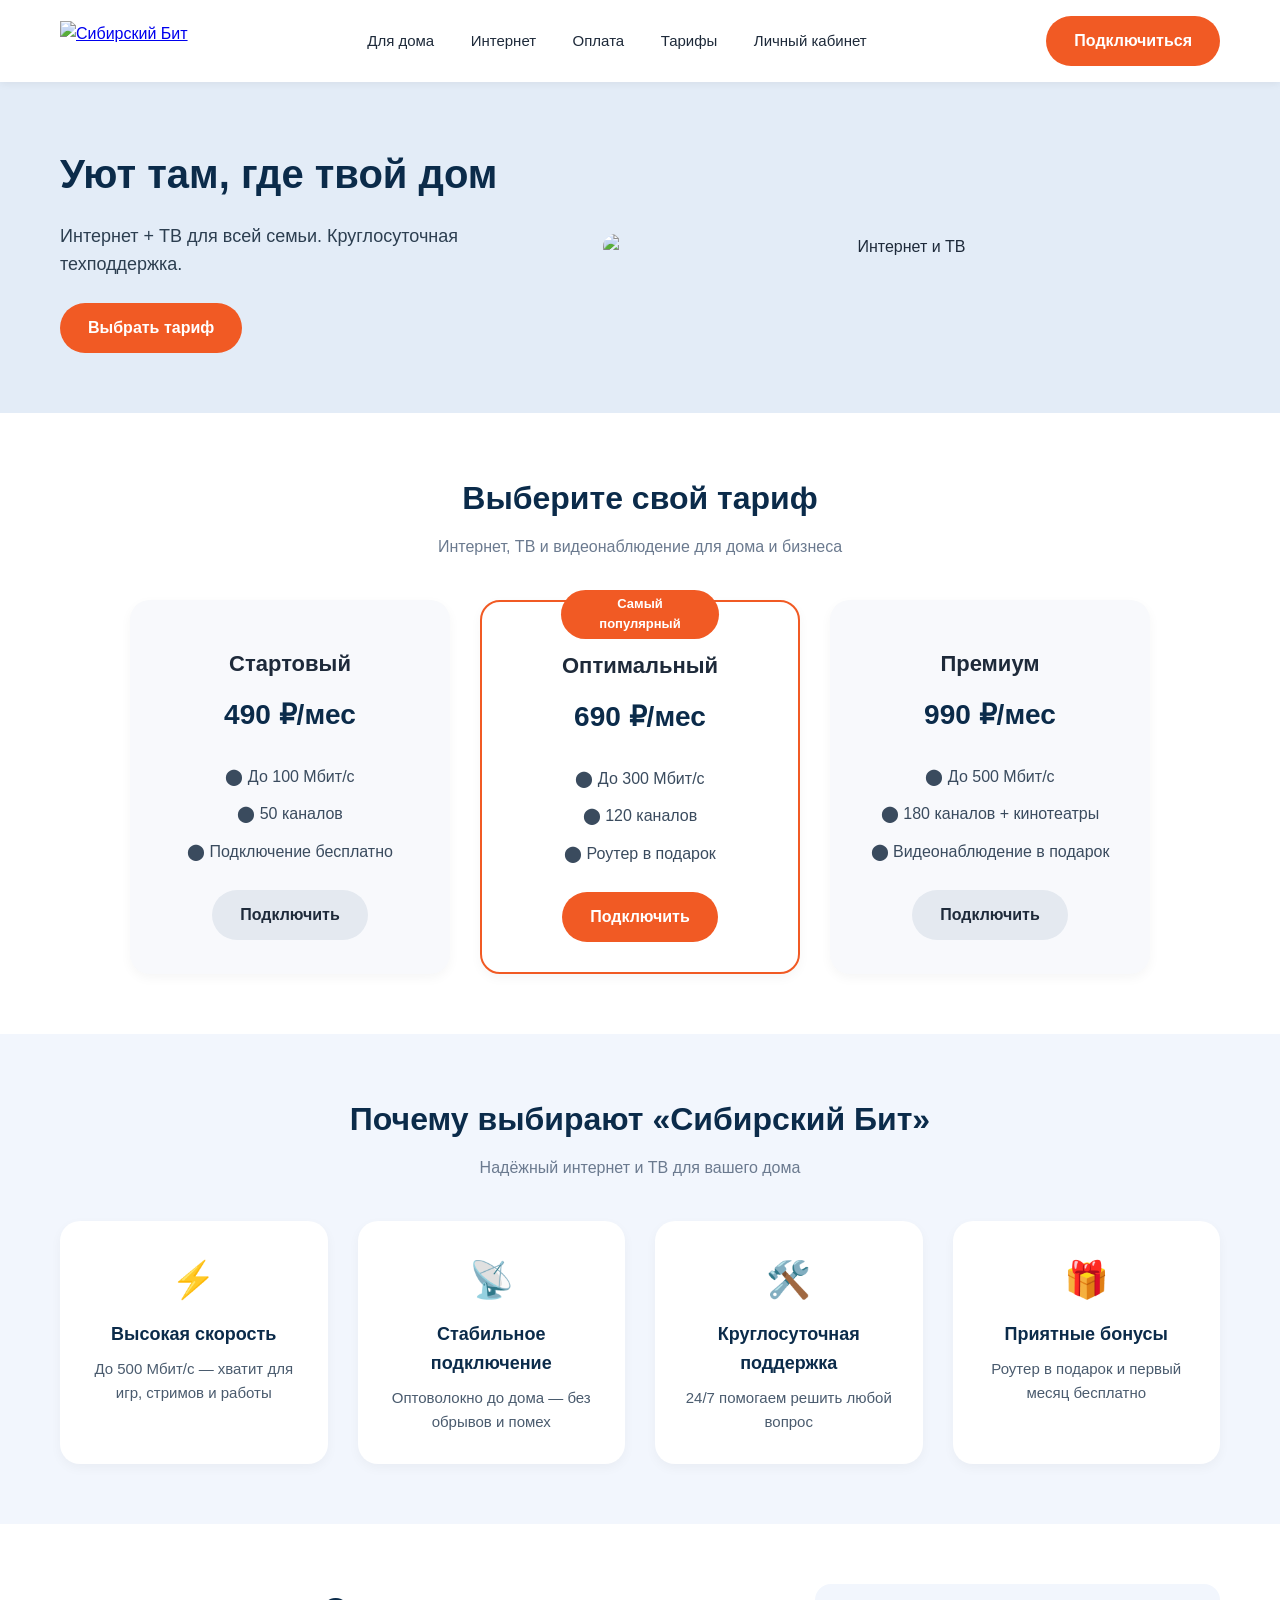
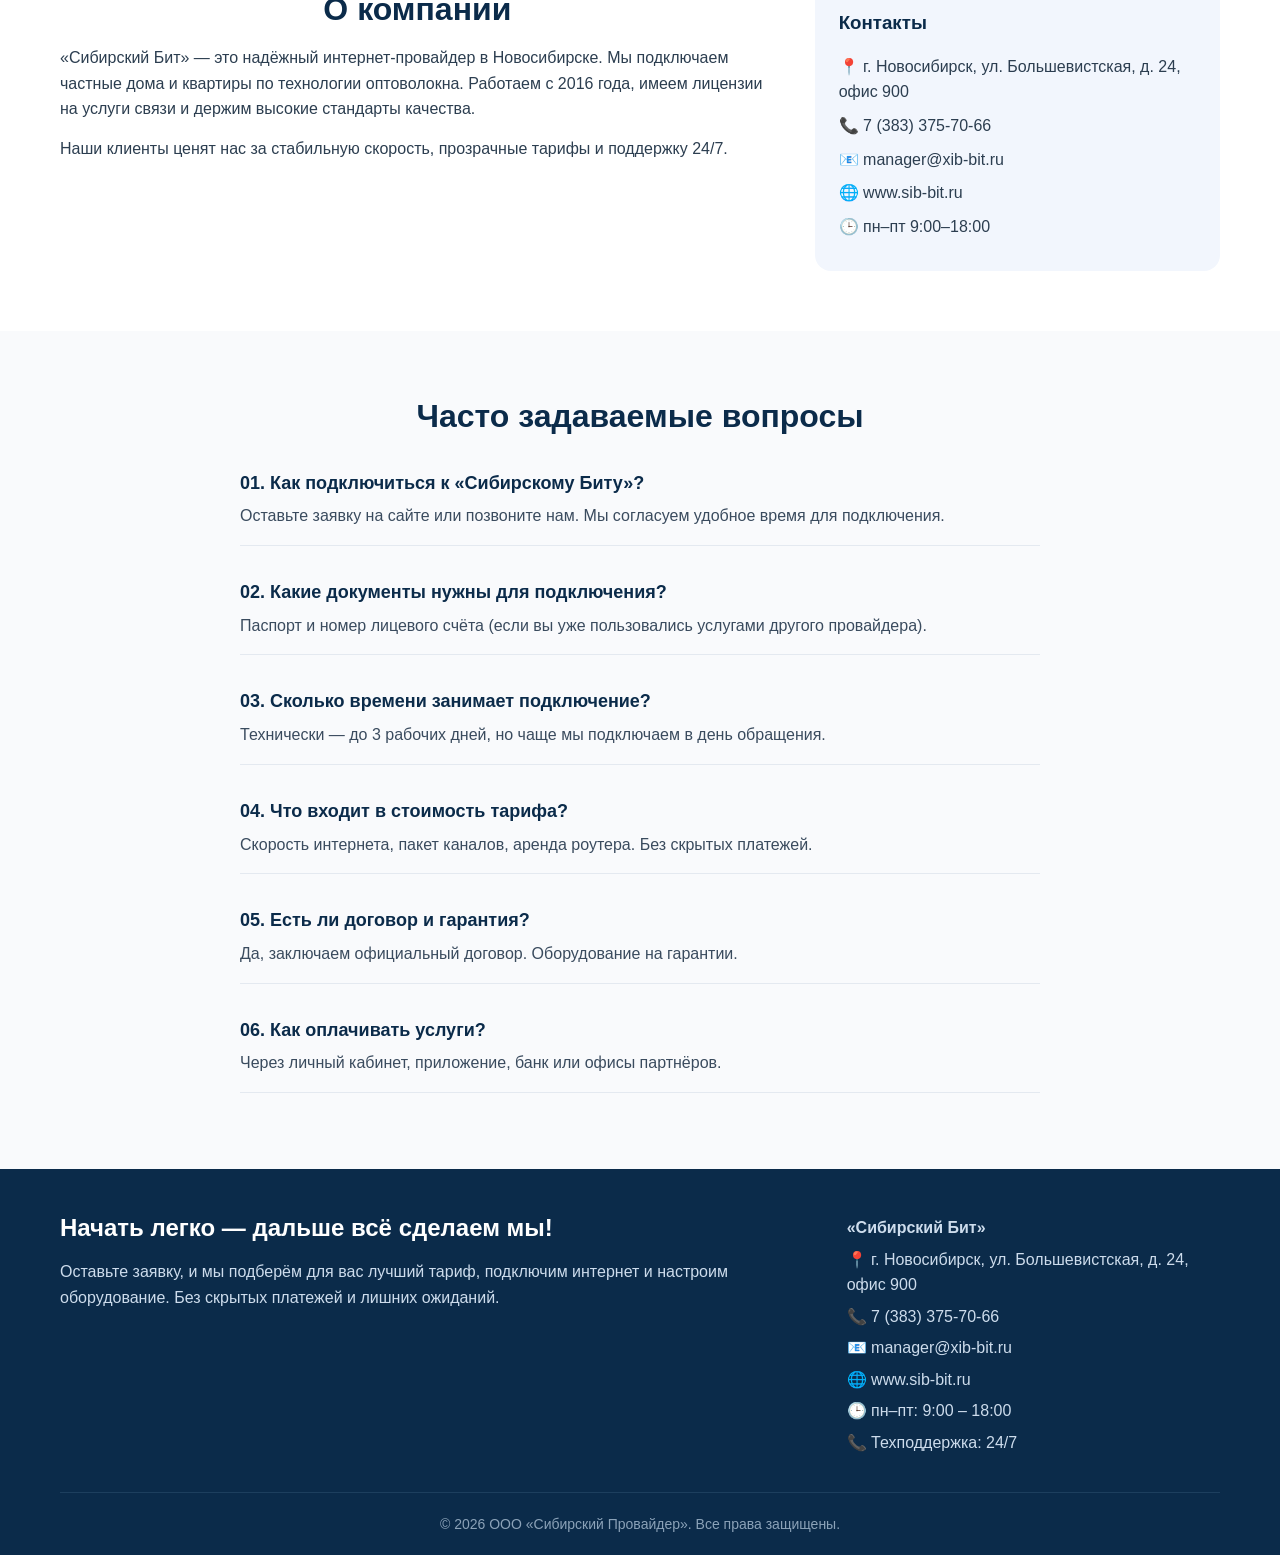
==== glav.html @ 60842e83 "Сайт для практики. HTML + CSS" ====
<!DOCTYPE html>
<html lang="ru">
<head>
    <meta charset="UTF-8" />
    <meta name="viewport" content="width=device-width, initial-scale=1.0" />
    <title>Сибирский Бит — Интернет и ТВ</title>
    <link rel="stylesheet" href="bit.css" />
</head>
<body>
    <header>
        <div class="container header-wrapper">
            <div class="logo">
                <a href="glav.html">
                <img src="https://provayder.net/content/img_cache/set_350x110/providers/ed50f04dd88d1cb866942515e35576ca.png" alt="Сибирский Бит" />
                </a>
            </div>
            <nav>
                <a href="dlya_doma.html">Для дома</a>
                <a href="internet.html">Интернет</a>
                <a href="oplata.html">Оплата</a>
                <a href="tarify.html">Тарифы</a>
                <a href="lk.html">Личный кабинет</a>
            </nav>
            <a href="podklyuchenie.html" class="btn-primary">Подключиться</a>
        </div>
    </header>
    <section class="hero">
        <div class="container hero-wrapper">
            <div class="hero-text">
                <h1>Уют там, где твой дом</h1>
                <p>Интернет + ТВ для всей семьи. Круглосуточная техподдержка.</p>
                <a href="podklyuchenie.html" class="btn-primary">Выбрать тариф</a>
            </div>
            <div class="hero-image">
                <img src="https://sun9-79.userapi.com/s/v1/ig2/rPIEUQj7x4tjCd9ZLaHqq79X9VofMxPE6jSPOpOvC77uTnDVzr7ybl2AMajKWOVRN9KVkEsLxRkvA8Ma9k-_yK9n.jpg?quality=95&as=32x13,48x19,72x29,108x43,160x64,240x96,360x144,480x192,540x216,640x257,720x289,1080x433,1165x467&from=bu&u=xvAG6WJBtm79wzaJiOR2R8rskzj4gkYQRtpNHkRWwcU&cs=1165x0" alt="Интернет и ТВ" />
            </div>
        </div>
    </section>
    <section class="tariffs">
        <div class="container">
            <h2>Выберите свой тариф</h2>
            <p class="subtitle">Интернет, ТВ и видеонаблюдение для дома и бизнеса</p>
            <div class="tariff-cards">
                <div class="card">
                    <h3>Стартовый</h3>
                    <div class="price">490 ₽/мес</div>
                    <ul>
                        <li>⬤ До 100 Мбит/с</li>
                        <li>⬤ 50 каналов</li>
                        <li>⬤ Подключение бесплатно</li>
                    </ul>
                    <a href="podklyuchenie.html" class="btn-secondary">Подключить</a>
                </div>
                <div class="card popular">
                    <span class="badge">Самый популярный</span>
                    <h3>Оптимальный</h3>
                    <div class="price">690 ₽/мес</div>
                    <ul>
                        <li>⬤ До 300 Мбит/с</li>
                        <li>⬤ 120 каналов</li>
                        <li>⬤ Роутер в подарок</li>
                    </ul>
                    <a href="podklyuchenie.html" class="btn-primary">Подключить</a>
                </div>
                <div class="card">
                    <h3>Премиум</h3>
                    <div class="price">990 ₽/мес</div>
                    <ul>
                        <li>⬤ До 500 Мбит/с</li>
                        <li>⬤ 180 каналов + кинотеатры</li>
                        <li>⬤ Видеонаблюдение в подарок</li>
                    </ul>
                    <a href="podklyuchenie.html" class="btn-secondary">Подключить</a>
                </div>
            </div>
        </div>
    </section>
    <section class="advantages">
        <div class="container">
            <h2>Почему выбирают «Сибирский Бит»</h2>
            <p class="subtitle">Надёжный интернет и ТВ для вашего дома</p>
            <div class="adv-grid">
                <div class="adv-item">
                    <div class="icon">⚡</div>
                    <h4>Высокая скорость</h4>
                    <p>До 500 Мбит/с — хватит для игр, стримов и работы</p>
                </div>
                <div class="adv-item">
                    <div class="icon">📡</div>
                    <h4>Стабильное подключение</h4>
                    <p>Оптоволокно до дома — без обрывов и помех</p>
                </div>
                <div class="adv-item">
                    <div class="icon">🛠️</div>
                    <h4>Круглосуточная поддержка</h4>
                    <p>24/7 помогаем решить любой вопрос</p>
                </div>
                <div class="adv-item">
                    <div class="icon">🎁</div>
                    <h4>Приятные бонусы</h4>
                    <p>Роутер в подарок и первый месяц бесплатно</p>
                </div>
            </div>
        </div>
    </section>
    <section class="about">
        <div class="container">
            <div class="about-wrapper">
                <div class="about-text">
                    <h2>О компании</h2>
                    <p>«Сибирский Бит» — это надёжный интернет-провайдер в Новосибирске. Мы подключаем частные дома и квартиры по технологии оптоволокна. Работаем с 2016 года, имеем лицензии на услуги связи и держим высокие стандарты качества.</p>
                    <p>Наши клиенты ценят нас за стабильную скорость, прозрачные тарифы и поддержку 24/7.</p>
                </div>
                <div class="about-contacts">
                    <h3>Контакты</h3>
                    <p>📍 г. Новосибирск, ул. Большевистская, д. 24, офис 900</p>
                    <p>📞 7 (383) 375-70-66</p>
                    <p>📧 manager@xib-bit.ru</p>
                    <p>🌐 www.sib-bit.ru</p>
                    <p>🕒 пн–пт 9:00–18:00</p>
                </div>
            </div>
        </div>
    </section>
    <section class="faq">
        <div class="container">
            <h2>Часто задаваемые вопросы</h2>
            <div class="faq-item">
                <h4>01. Как подключиться к «Сибирскому Биту»?</h4>
                <p>Оставьте заявку на сайте или позвоните нам. Мы согласуем удобное время для подключения.</p>
            </div>
            <div class="faq-item">
                <h4>02. Какие документы нужны для подключения?</h4>
                <p>Паспорт и номер лицевого счёта (если вы уже пользовались услугами другого провайдера).</p>
            </div>
            <div class="faq-item">
                <h4>03. Сколько времени занимает подключение?</h4>
                <p>Технически — до 3 рабочих дней, но чаще мы подключаем в день обращения.</p>
            </div>
            <div class="faq-item">
                <h4>04. Что входит в стоимость тарифа?</h4>
                <p>Скорость интернета, пакет каналов, аренда роутера. Без скрытых платежей.</p>
            </div>
            <div class="faq-item">
                <h4>05. Есть ли договор и гарантия?</h4>
                <p>Да, заключаем официальный договор. Оборудование на гарантии.</p>
            </div>
            <div class="faq-item">
                <h4>06. Как оплачивать услуги?</h4>
                <p>Через личный кабинет, приложение, банк или офисы партнёров.</p>
            </div>
        </div>
    </section>
    <footer>
        <div class="container">
            <div class="footer-top">
                <div class="footer-left">
                    <h3>Начать легко — дальше всё сделаем мы!</h3>
                    <p>Оставьте заявку, и мы подберём для вас лучший тариф, подключим интернет и настроим оборудование. Без скрытых платежей и лишних ожиданий.</p>
                </div>
                <div class="footer-right">
                    <p><strong>«Сибирский Бит»</strong></p>
                    <p>📍 г. Новосибирск, ул. Большевистская, д. 24, офис 900</p>
                    <p>📞 7 (383) 375-70-66</p>
                    <p>📧 manager@xib-bit.ru</p>
                    <p>🌐 www.sib-bit.ru</p>
                    <p>🕒 пн–пт: 9:00 – 18:00</p>
                    <p>📞 Техподдержка: 24/7</p>
                </div>
            </div>
            <div class="footer-bottom">
                <p>© 2026 ООО «Сибирский Провайдер». Все права защищены.</p>
            </div>
        </div>
    </footer>
</body>
</html>
---- bit.css ----
* {
    margin: 0;
    padding: 0;
    box-sizing: border-box;
    font-family: 'Segoe UI', Tahoma, Geneva, Verdana, sans-serif;
}

body {
    background: #f9fafc;
    color: #1e2a3a;
    line-height: 1.6;
}

.container {
    max-width: 1200px;
    margin: 0 auto;
    padding: 0 20px;
}

h2 {
    font-size: 32px;
    margin-bottom: 10px;
    text-align: center;
    color: #0b2b4a;
}

.subtitle {
    text-align: center;
    color: #6b7a8f;
    margin-bottom: 40px;
}
.btn-primary {
    background: #f15a24;
    color: #fff;
    padding: 12px 28px;
    border-radius: 30px;
    text-decoration: none;
    font-weight: 600;
    display: inline-block;
    transition: background 0.3s;
    border: none;
    cursor: pointer;
}

.btn-primary:hover {
    background: #d44a1a;
}

.btn-blue {
    background: #1a5fb4;
    color: #fff;
    padding: 12px 28px;
    border-radius: 30px;
    text-decoration: none;
    font-weight: 600;
    display: inline-block;
    transition: background 0.3s;
    border: none;
    cursor: pointer;
}

.btn-blue:hover {
    background: #0f4a8a;
}

.btn-secondary {
    background: #e4e9f0;
    color: #1e2a3a;
    padding: 12px 28px;
    border-radius: 30px;
    text-decoration: none;
    font-weight: 600;
    display: inline-block;
    transition: background 0.3s;
}

.btn-secondary:hover {
    background: #d0d6de;
}

header {
    background: #ffffff;
    padding: 16px 0;
    box-shadow: 0 2px 8px rgba(0, 0, 0, 0.06);
    position: sticky;
    top: 0;
    z-index: 100;
}

.header-wrapper {
    display: flex;
    align-items: center;
    justify-content: space-between;
    flex-wrap: wrap;
}

.logo img {
    height: 40px;
    width: auto;
    display: block;
}

nav a {
    margin: 0 16px;
    text-decoration: none;
    color: #1e2a3a;
    font-weight: 500;
    font-size: 15px;
    transition: color 0.3s;
}

nav a:hover {
    color: #f15a24;
}

.hero {
    background: #e3ecf7;
    padding: 60px 0;
}

.hero-wrapper {
    display: flex;
    align-items: center;
    gap: 40px;
    flex-wrap: wrap;
}

.hero-text {
    flex: 1;
}

.hero-text h1 {
    font-size: 40px;
    color: #0b2b4a;
    margin-bottom: 16px;
}

.hero-text p {
    font-size: 18px;
    color: #2c3e50;
    margin-bottom: 24px;
}

.hero-image {
    flex: 1.3;
    text-align: center;
}

.hero-image img {
    width: 100%;
    max-width: 600px;
    height: auto;
    border-radius: 16px;
    display: block;
    margin: 0 auto;
}

.tariffs {
    padding: 60px 0;
    background: #fff;
}

.tariff-cards {
    display: flex;
    gap: 30px;
    justify-content: center;
    flex-wrap: wrap;
}

.card {
    background: #f8f9fc;
    padding: 30px 24px;
    border-radius: 20px;
    text-align: center;
    flex: 1 1 250px;
    max-width: 320px;
    box-shadow: 0 4px 12px rgba(0, 0, 0, 0.04);
    transition: transform 0.3s;
    position: relative;
}

.card:hover {
    transform: translateY(-6px);
}

.card.popular {
    border: 2px solid #f15a24;
    background: #fff;
}

.badge {
    background: #f15a24;
    color: #fff;
    padding: 4px 14px;
    border-radius: 30px;
    font-size: 13px;
    font-weight: 600;
    position: absolute;
    top: -12px;
    left: 50%;
    transform: translateX(-50%);
}

.card h3 {
    font-size: 22px;
    margin: 16px 0 8px;
}

.price {
    font-size: 28px;
    font-weight: 700;
    color: #0b2b4a;
    margin: 12px 0;
}

.card ul {
    list-style: none;
    margin: 20px 0;
}

.card ul li {
    padding: 6px 0;
    color: #3a4b5e;
}

.advantages {
    padding: 60px 0;
    background: #f2f6fd;
}

.adv-grid {
    display: grid;
    grid-template-columns: repeat(auto-fit, minmax(220px, 1fr));
    gap: 30px;
}

.adv-item {
    text-align: center;
    background: #fff;
    padding: 30px 20px;
    border-radius: 20px;
    box-shadow: 0 4px 12px rgba(0, 0, 0, 0.04);
}

.adv-item .icon {
    font-size: 36px;
    margin-bottom: 12px;
}

.adv-item h4 {
    font-size: 18px;
    margin-bottom: 8px;
    color: #0b2b4a;
}

.adv-item p {
    color: #4a5b6e;
    font-size: 15px;
}

.about {
    padding: 60px 0;
    background: #fff;
}

.about-wrapper {
    display: flex;
    gap: 40px;
    flex-wrap: wrap;
}

.about-text {
    flex: 2;
}

.about-text p {
    margin-bottom: 14px;
    color: #2c3e50;
}

.about-contacts {
    flex: 1;
    background: #f2f6fd;
    padding: 24px;
    border-radius: 16px;
}

.about-contacts h3 {
    margin-bottom: 16px;
    color: #0b2b4a;
}

.about-contacts p {
    margin: 8px 0;
    color: #2c3e50;
}

.faq {
    padding: 60px 0;
    background: #f9fafc;
}

.faq-item {
    max-width: 800px;
    margin: 0 auto 16px;
    border-bottom: 1px solid #e4e9f0;
    padding: 16px 0;
}

.faq-item h4 {
    font-size: 18px;
    color: #0b2b4a;
}

.faq-item p {
    color: #3a4b5e;
    margin-top: 6px;
}

footer {
    background: #0b2b4a;
    color: #cddcec;
    padding: 40px 0 20px;
}

.footer-top {
    display: flex;
    gap: 40px;
    flex-wrap: wrap;
    padding-bottom: 30px;
    border-bottom: 1px solid #1d3f5e;
}

.footer-left {
    flex: 2;
}

.footer-left h3 {
    color: #fff;
    font-size: 24px;
    margin-bottom: 12px;
}

.footer-right {
    flex: 1;
}

.footer-right p {
    margin: 6px 0;
}

.footer-bottom {
    text-align: center;
    padding-top: 20px;
    font-size: 14px;
    color: #8ba2b8;
}

@media (max-width: 768px) {
    .header-wrapper {
        flex-direction: column;
        gap: 12px;
    }

    nav a {
        margin: 0 10px;
        font-size: 14px;
    }

    .hero-text h1 {
        font-size: 28px;
    }

    .hero-wrapper,
    .about-wrapper {
        flex-direction: column;
        text-align: center;
    }

    .tariff-cards {
        flex-direction: column;
        align-items: center;
    }

    .footer-top {
        flex-direction: column;
        text-align: center;
    }

    .about-contacts {
        text-align: left;
    }

    .hero-image img {
        max-width: 100%;
    }
}
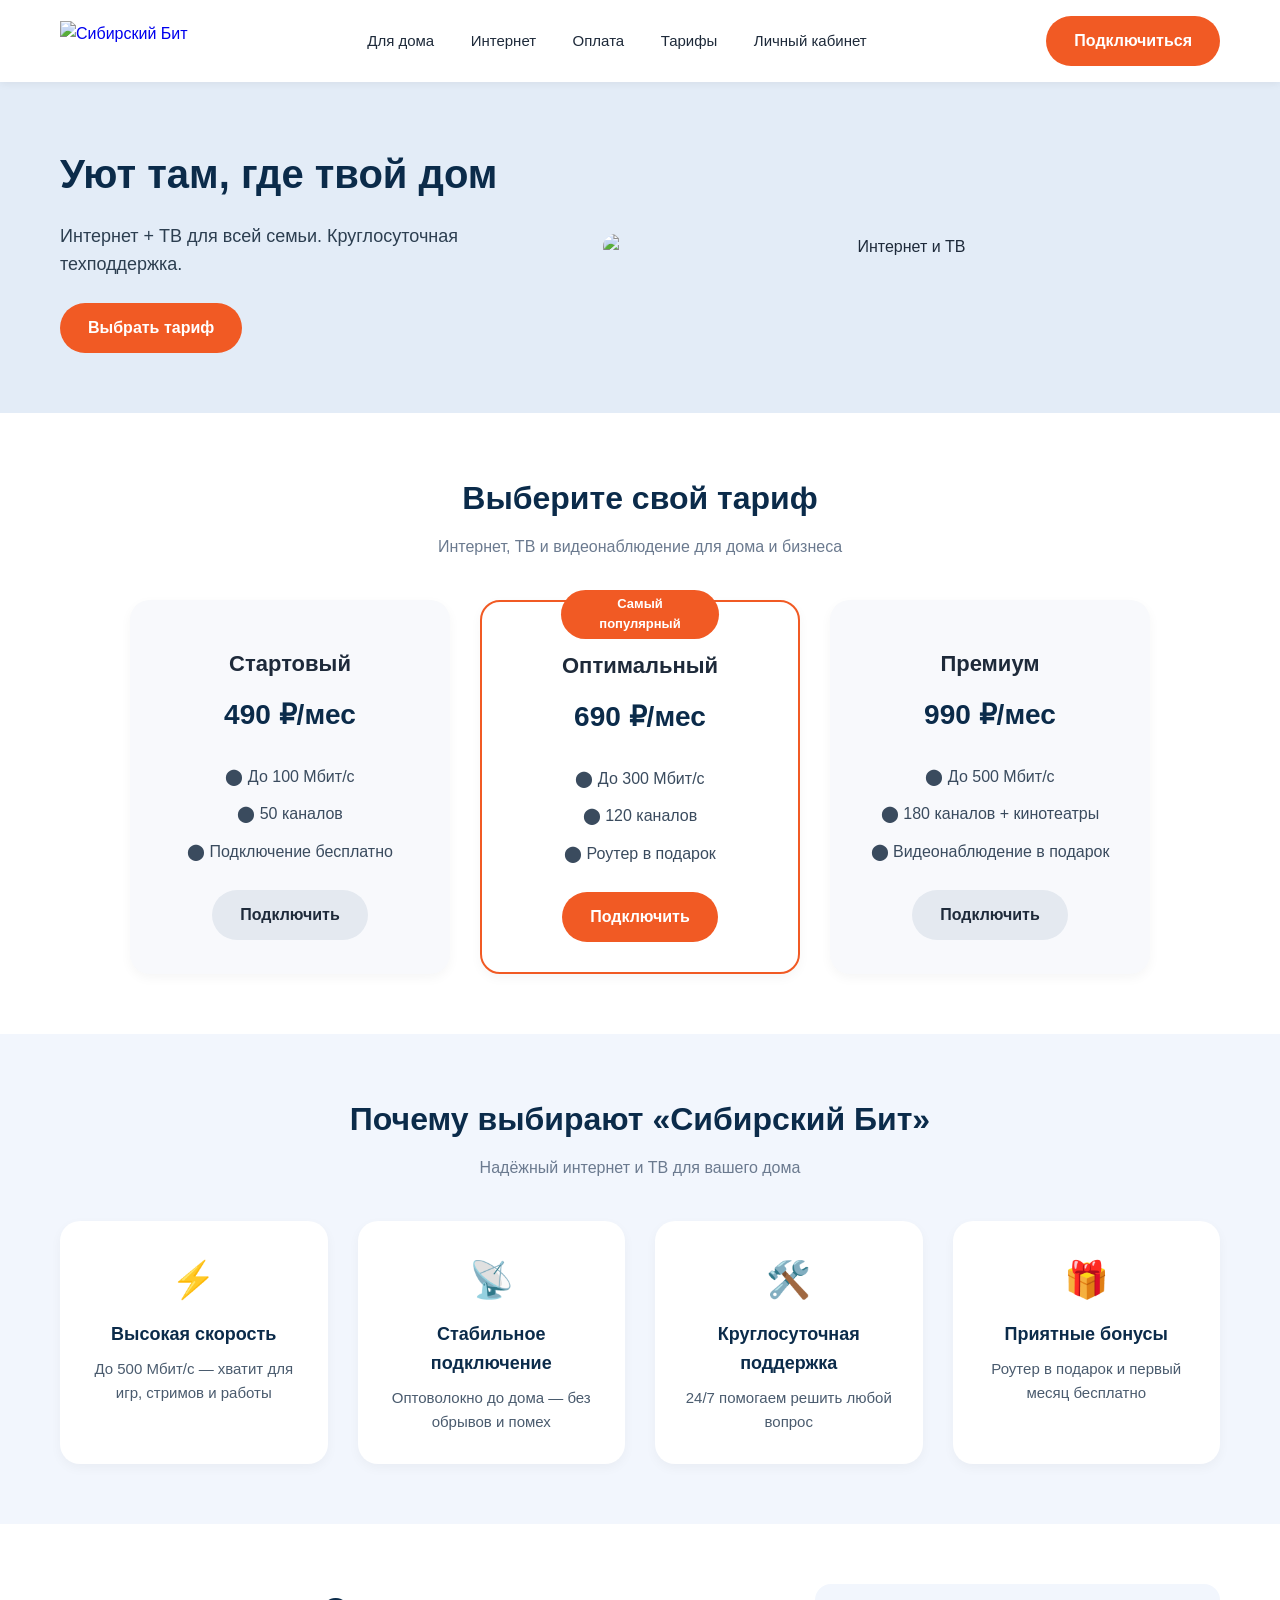
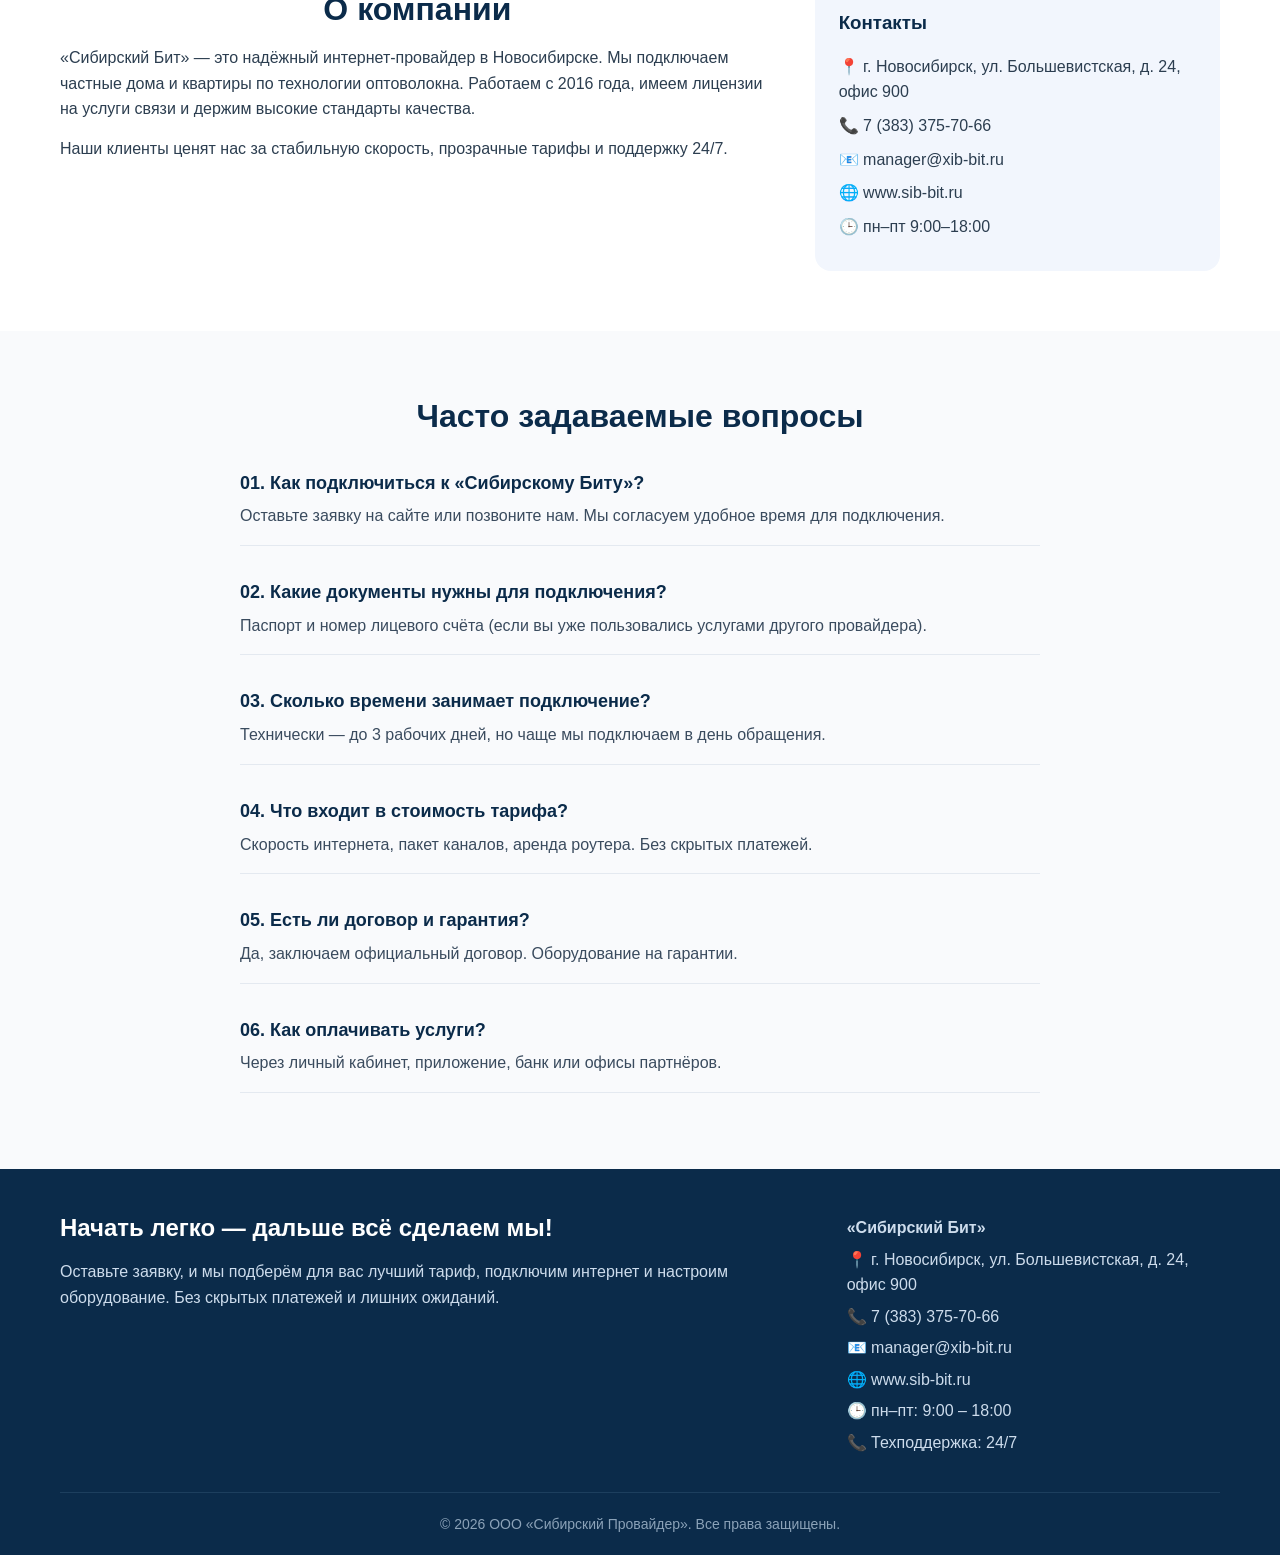
==== commit f7552caf: "Update glav.html" ====
--- a/glav.html
+++ b/glav.html
@@ -174,4 +174,4 @@
         </div>
     </footer>
 </body>
-</html>+</html>
--- a/bit.css
+++ b/bit.css
@@ -29,6 +29,7 @@
     color: #6b7a8f;
     margin-bottom: 40px;
 }
+
 .btn-primary {
     background: #f15a24;
     color: #fff;
@@ -100,6 +101,11 @@
     display: block;
 }
 
+.logo a {
+    display: inline-block;
+    text-decoration: none;
+}
+
 nav a {
     margin: 0 16px;
     text-decoration: none;
@@ -113,6 +119,10 @@
     color: #f15a24;
 }
 
+.active-link {
+    color: #f15a24;
+}
+
 .hero {
     background: #e3ecf7;
     padding: 60px 0;
@@ -356,6 +366,639 @@
     color: #8ba2b8;
 }
 
+.home-hero {
+    background: #e3ecf7;
+    padding: 80px 0;
+}
+
+.home-hero .hero-wrapper {
+    display: flex;
+    flex-direction: row-reverse;
+    align-items: center;
+    gap: 50px;
+    flex-wrap: wrap;
+}
+
+.home-hero .hero-text {
+    flex: 1.2;
+}
+
+.home-hero .hero-text h1 {
+    font-size: 44px;
+}
+
+.home-hero .hero-image {
+    flex: 1;
+}
+
+.home-hero .hero-image img {
+    width: 100%;
+    max-width: 550px;
+    border-radius: 24px;
+}
+
+.home-adv {
+    padding: 80px 0;
+    background: #fff;
+}
+
+.home-adv .adv-grid {
+    display: grid;
+    grid-template-columns: repeat(2, 1fr);
+    gap: 30px;
+    max-width: 800px;
+    margin: 0 auto;
+}
+
+.home-adv .adv-item {
+    padding: 40px 28px;
+    border-radius: 24px;
+    background: #f2f6fd;
+    box-shadow: 0 8px 24px rgba(0, 0, 0, 0.05);
+    text-align: center;
+}
+
+.home-adv .adv-item .icon {
+    font-size: 44px;
+}
+
+.home-adv .adv-item h4 {
+    font-size: 20px;
+    margin: 8px 0;
+}
+
+.home-adv .adv-item p {
+    font-size: 16px;
+    color: #4a5b6e;
+}
+
+.home-cta {
+    padding: 80px 0;
+    background: #0b2b4a;
+    text-align: center;
+}
+
+.home-cta h2 {
+    color: #fff;
+}
+
+.home-cta p {
+    color: #cddcec;
+    font-size: 18px;
+    margin-bottom: 24px;
+}
+
+.home-cta .btn-primary {
+    font-size: 20px;
+    padding: 16px 48px;
+}
+
+.hero-internet {
+    background: #e3ecf7;
+    padding: 60px 0;
+}
+
+.hero-internet .hero-wrapper {
+    display: flex;
+    align-items: center;
+    gap: 40px;
+    flex-wrap: wrap;
+}
+
+.hero-internet .hero-text {
+    flex: 1;
+}
+
+.hero-internet .hero-text h1 {
+    font-size: 40px;
+    color: #0b2b4a;
+    margin-bottom: 16px;
+}
+
+.hero-internet .hero-text p {
+    font-size: 18px;
+    color: #2c3e50;
+    margin-bottom: 24px;
+}
+
+.hero-internet .hero-image {
+    flex: 1;
+    text-align: center;
+}
+
+.hero-internet .hero-image img {
+    width: 100%;
+    max-width: 500px;
+    border-radius: 20px;
+}
+
+.internet-advantages {
+    padding: 60px 0;
+    background: #fff;
+}
+
+.internet-advantages .adv-grid {
+    display: grid;
+    grid-template-columns: repeat(auto-fit, minmax(220px, 1fr));
+    gap: 30px;
+}
+
+.internet-advantages .adv-item {
+    text-align: center;
+    background: #f9fafc;
+    padding: 30px 20px;
+    border-radius: 20px;
+    box-shadow: 0 4px 12px rgba(0, 0, 0, 0.04);
+}
+
+.internet-advantages .adv-item .icon {
+    font-size: 36px;
+    margin-bottom: 12px;
+}
+
+.internet-advantages .adv-item h4 {
+    font-size: 18px;
+    margin-bottom: 8px;
+    color: #0b2b4a;
+}
+
+.internet-advantages .adv-item p {
+    color: #4a5b6e;
+    font-size: 15px;
+}
+
+.internet-tariffs {
+    padding: 60px 0;
+    background: #f2f6fd;
+}
+
+.internet-tariffs .tariff-cards {
+    display: flex;
+    gap: 30px;
+    justify-content: center;
+    flex-wrap: wrap;
+}
+
+.internet-tariffs .card {
+    background: #fff;
+    padding: 30px 24px;
+    border-radius: 20px;
+    text-align: center;
+    flex: 1 1 250px;
+    max-width: 320px;
+    box-shadow: 0 4px 12px rgba(0, 0, 0, 0.04);
+    transition: transform 0.3s;
+    position: relative;
+}
+
+.internet-tariffs .card:hover {
+    transform: translateY(-6px);
+}
+
+.internet-tariffs .card.popular {
+    border: 2px solid #f15a24;
+}
+
+.internet-tariffs .badge {
+    background: #f15a24;
+    color: #fff;
+    padding: 4px 14px;
+    border-radius: 30px;
+    font-size: 13px;
+    font-weight: 600;
+    position: absolute;
+    top: -12px;
+    left: 50%;
+    transform: translateX(-50%);
+}
+
+.internet-tariffs .card h3 {
+    font-size: 22px;
+    margin: 16px 0 8px;
+}
+
+.internet-tariffs .price {
+    font-size: 28px;
+    font-weight: 700;
+    color: #0b2b4a;
+    margin: 12px 0;
+}
+
+.internet-tariffs .card ul {
+    list-style: none;
+    margin: 20px 0;
+}
+
+.internet-tariffs .card ul li {
+    padding: 6px 0;
+    color: #3a4b5e;
+}
+
+.internet-cta {
+    padding: 60px 0;
+    background: #0b2b4a;
+    color: #fff;
+    text-align: center;
+}
+
+.internet-cta h2 {
+    color: #fff;
+    font-size: 32px;
+    margin-bottom: 12px;
+}
+
+.internet-cta p {
+    color: #cddcec;
+    font-size: 18px;
+    margin-bottom: 24px;
+}
+
+.internet-cta .btn-primary {
+    background: #f15a24;
+    color: #fff;
+    padding: 14px 40px;
+    border-radius: 30px;
+    text-decoration: none;
+    font-weight: 600;
+    font-size: 18px;
+    display: inline-block;
+    transition: background 0.3s;
+}
+
+.internet-cta .btn-primary:hover {
+    background: #d44a1a;
+}
+
+.lk-wrapper {
+    max-width: 600px;
+    margin: 60px auto;
+    background: #fff;
+    padding: 40px 30px;
+    border-radius: 24px;
+    box-shadow: 0 8px 30px rgba(0, 0, 0, 0.08);
+    text-align: center;
+}
+
+.lk-wrapper .greeting {
+    font-size: 28px;
+    font-weight: 700;
+    color: #0b2b4a;
+    margin-bottom: 8px;
+}
+
+.lk-wrapper .address {
+    color: #6b7a8f;
+    font-size: 16px;
+    margin-bottom: 24px;
+}
+
+.balance-block {
+    background: #f2f6fd;
+    border-radius: 16px;
+    padding: 24px;
+    margin-bottom: 24px;
+}
+
+.balance-block .label {
+    color: #6b7a8f;
+    font-size: 14px;
+}
+
+.balance-block .amount {
+    font-size: 40px;
+    font-weight: 700;
+    color: #0b2b4a;
+    margin: 4px 0;
+}
+
+.balance-block .date {
+    color: #6b7a8f;
+    font-size: 14px;
+}
+
+.btn-topup {
+    background: #f15a24;
+    color: #fff;
+    padding: 14px 40px;
+    border-radius: 30px;
+    text-decoration: none;
+    font-weight: 600;
+    display: inline-block;
+    transition: background 0.3s;
+    border: none;
+    cursor: pointer;
+}
+
+.btn-topup:hover {
+    background: #d44a1a;
+}
+
+.btn-back {
+    display: inline-block;
+    margin-top: 20px;
+    color: #1a5fb4;
+    text-decoration: none;
+    font-weight: 600;
+}
+
+.btn-back:hover {
+    text-decoration: underline;
+}
+
+.pay-wrapper {
+    max-width: 500px;
+    margin: 60px auto;
+    background: #fff;
+    padding: 40px 35px;
+    border-radius: 24px;
+    box-shadow: 0 8px 30px rgba(0, 0, 0, 0.08);
+    text-align: center;
+}
+
+.pay-wrapper h2 {
+    font-size: 28px;
+    margin-bottom: 8px;
+    color: #0b2b4a;
+}
+
+.pay-wrapper .sub {
+    color: #6b7a8f;
+    font-size: 16px;
+    margin-bottom: 30px;
+}
+
+.pay-group {
+    text-align: left;
+    margin-bottom: 20px;
+}
+
+.pay-group label {
+    display: block;
+    font-weight: 600;
+    color: #1e2a3a;
+    margin-bottom: 6px;
+    font-size: 14px;
+}
+
+.pay-group input {
+    width: 100%;
+    padding: 12px 16px;
+    border: 1px solid #d0d6de;
+    border-radius: 12px;
+    font-size: 16px;
+    background: #f9fafc;
+    transition: border 0.3s;
+}
+
+.pay-group input:focus {
+    border-color: #f15a24;
+    outline: none;
+    background: #fff;
+}
+
+.pay-group input::placeholder {
+    color: #aab3c0;
+}
+
+.btn-pay {
+    width: 100%;
+    background: #f15a24;
+    color: #fff;
+    padding: 14px;
+    border-radius: 30px;
+    border: none;
+    font-size: 18px;
+    font-weight: 700;
+    cursor: pointer;
+    transition: background 0.3s;
+    margin-top: 6px;
+}
+
+.btn-pay:hover {
+    background: #d44a1a;
+}
+
+.pay-hint {
+    margin-top: 18px;
+    color: #6b7a8f;
+    font-size: 14px;
+}
+
+.pay-hint a {
+    color: #1a5fb4;
+    text-decoration: none;
+    font-weight: 600;
+}
+
+.pay-hint a:hover {
+    text-decoration: underline;
+}
+
+.connect-wrapper {
+    max-width: 520px;
+    margin: 50px auto;
+    background: #fff;
+    padding: 40px 35px;
+    border-radius: 24px;
+    box-shadow: 0 8px 30px rgba(0, 0, 0, 0.08);
+    text-align: center;
+}
+
+.connect-wrapper h2 {
+    font-size: 28px;
+    margin-bottom: 8px;
+    color: #0b2b4a;
+}
+
+.connect-wrapper .sub {
+    color: #6b7a8f;
+    font-size: 16px;
+    margin-bottom: 30px;
+}
+
+.connect-group {
+    text-align: left;
+    margin-bottom: 18px;
+}
+
+.connect-group label {
+    display: block;
+    font-weight: 600;
+    color: #1e2a3a;
+    margin-bottom: 6px;
+    font-size: 14px;
+}
+
+.connect-group input {
+    width: 100%;
+    padding: 12px 16px;
+    border: 1px solid #d0d6de;
+    border-radius: 12px;
+    font-size: 16px;
+    background: #f9fafc;
+    transition: border 0.3s;
+}
+
+.connect-group input:focus {
+    border-color: #f15a24;
+    outline: none;
+    background: #fff;
+}
+
+.connect-group input::placeholder {
+    color: #aab3c0;
+}
+
+.checkbox-group {
+    display: flex;
+    align-items: center;
+    gap: 10px;
+    text-align: left;
+    margin: 18px 0 10px;
+}
+
+.checkbox-group input[type="checkbox"] {
+    width: 18px;
+    height: 18px;
+    accent-color: #f15a24;
+    cursor: pointer;
+}
+
+.checkbox-group label {
+    font-size: 15px;
+    color: #2c3e50;
+    cursor: pointer;
+}
+
+.btn-connect {
+    width: 100%;
+    background: #f15a24;
+    color: #fff;
+    padding: 14px;
+    border-radius: 30px;
+    border: none;
+    font-size: 18px;
+    font-weight: 700;
+    cursor: pointer;
+    transition: background 0.3s;
+    margin-top: 8px;
+}
+
+.btn-connect:hover {
+    background: #d44a1a;
+}
+
+.connect-hint {
+    margin-top: 18px;
+    color: #6b7a8f;
+    font-size: 14px;
+    line-height: 1.6;
+}
+
+.connect-hint strong {
+    color: #0b2b4a;
+}
+
+.tarify-wrapper {
+    max-width: 1000px;
+    margin: 50px auto;
+    background: #fff;
+    padding: 40px 30px;
+    border-radius: 24px;
+    box-shadow: 0 8px 30px rgba(0, 0, 0, 0.08);
+}
+
+.tarify-wrapper h2 {
+    font-size: 32px;
+    color: #0b2b4a;
+    text-align: center;
+    margin-bottom: 8px;
+}
+
+.tarify-wrapper .sub {
+    text-align: center;
+    color: #6b7a8f;
+    font-size: 16px;
+    margin-bottom: 30px;
+}
+
+.tarif-table {
+    width: 100%;
+    border-collapse: collapse;
+    font-size: 15px;
+}
+
+.tarif-table th {
+    background: #0b2b4a;
+    color: #fff;
+    padding: 14px 12px;
+    text-align: center;
+    font-weight: 600;
+}
+
+.tarif-table th:first-child {
+    border-radius: 12px 0 0 0;
+}
+
+.tarif-table th:last-child {
+    border-radius: 0 12px 0 0;
+}
+
+.tarif-table td {
+    padding: 14px 12px;
+    text-align: center;
+    border-bottom: 1px solid #e4e9f0;
+    background: #f9fafc;
+}
+
+.tarif-table tr:last-child td {
+    border-bottom: none;
+    padding-top: 20px;
+    background: #fff;
+}
+
+.tarif-table .highlight {
+    background: #fff6f0;
+}
+
+.tarif-table .check {
+    color: #22a65e;
+    font-weight: 700;
+}
+
+.tarif-table .cross {
+    color: #d44a1a;
+    font-weight: 700;
+}
+
+.btn-tarif {
+    background: #f15a24;
+    color: #fff;
+    padding: 10px 24px;
+    border-radius: 30px;
+    text-decoration: none;
+    font-weight: 600;
+    font-size: 14px;
+    display: inline-block;
+    transition: background 0.3s;
+}
+
+.btn-tarif:hover {
+    background: #d44a1a;
+}
+
+.tarif-label {
+    display: inline-block;
+    background: #f15a24;
+    color: #fff;
+    font-size: 11px;
+    font-weight: 700;
+    padding: 2px 12px;
+    border-radius: 30px;
+    margin-left: 6px;
+    text-transform: uppercase;
+}
+
 @media (max-width: 768px) {
     .header-wrapper {
         flex-direction: column;
@@ -394,4 +1037,26 @@
     .hero-image img {
         max-width: 100%;
     }
-}+
+    .home-adv .adv-grid {
+        grid-template-columns: 1fr;
+    }
+
+    .tarify-wrapper {
+        padding: 20px 15px;
+    }
+
+    .tarif-table {
+        font-size: 13px;
+    }
+
+    .tarif-table th,
+    .tarif-table td {
+        padding: 10px 6px;
+    }
+
+    .btn-tarif {
+        padding: 6px 14px;
+        font-size: 12px;
+    }
+}
